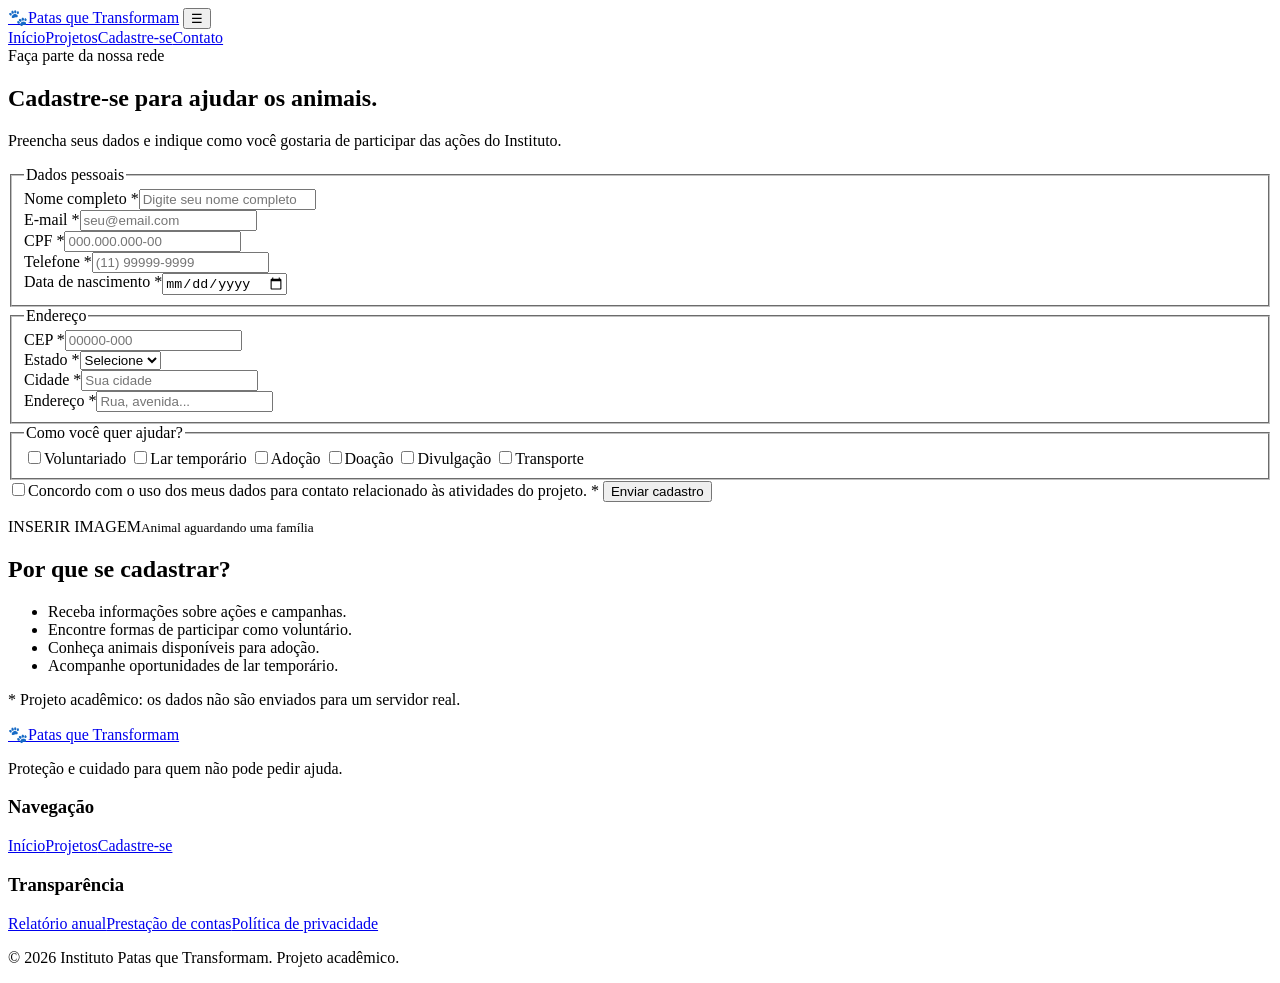
==== cadastro.html @ ef6c6ee6 "Colocando projeto noo GitHub Criando o Repositorio do Projeto com a primeira versão dele," ====
<!DOCTYPE html>
<html lang="pt-BR">
<head>
  <meta charset="UTF-8">
  <meta name="viewport" content="width=device-width, initial-scale=1.0">
  <meta name="description" content="Cadastro de voluntários e interessados do Instituto Patas que Transformam.">
  <title>Cadastre-se | Instituto Patas que Transformam</title>
  <link rel="stylesheet" href="css/style.css">
</head>
<body>
<header class="site-header">
  <div class="container nav-wrapper">
    <a class="logo" href="index.html"><span class="logo-icon">🐾</span><span>Patas que Transformam</span></a>
    <button class="menu-toggle" aria-label="Abrir menu" aria-expanded="false">☰</button>
    <nav class="main-nav" aria-label="Navegação principal"><a href="index.html">Início</a><a href="projetos.html">Projetos</a><a class="active" href="cadastro.html">Cadastre-se</a><a href="index.html#contato">Contato</a></nav>
  </div>
</header>

<main>
<section class="page-hero">
  <div class="container">
    <span class="eyebrow">Faça parte da nossa rede</span>
    <h1>Cadastre-se para ajudar os animais.</h1>
    <p>Preencha seus dados e indique como você gostaria de participar das ações do Instituto.</p>
  </div>
</section>

<section class="section">
  <div class="container form-layout">
    <form class="registration-form" id="registrationForm" novalidate>
      <fieldset>
        <legend>Dados pessoais</legend>
        <div class="form-grid">
          <div class="field full"><label for="fullName">Nome completo *</label><input id="fullName" name="fullName" type="text" autocomplete="name" minlength="3" required placeholder="Digite seu nome completo"></div>
          <div class="field"><label for="email">E-mail *</label><input id="email" name="email" type="email" autocomplete="email" required placeholder="seu@email.com"></div>
          <div class="field"><label for="cpf">CPF *</label><input id="cpf" name="cpf" type="text" inputmode="numeric" maxlength="14" required placeholder="000.000.000-00"></div>
          <div class="field"><label for="phone">Telefone *</label><input id="phone" name="phone" type="tel" inputmode="tel" maxlength="15" required placeholder="(11) 99999-9999"></div>
          <div class="field"><label for="birthDate">Data de nascimento *</label><input id="birthDate" name="birthDate" type="date" required></div>
        </div>
      </fieldset>

      <fieldset>
        <legend>Endereço</legend>
        <div class="form-grid">
          <div class="field"><label for="cep">CEP *</label><input id="cep" name="cep" type="text" inputmode="numeric" maxlength="9" required placeholder="00000-000"></div>
          <div class="field"><label for="state">Estado *</label><select id="state" name="state" required><option value="">Selecione</option><option>SP</option><option>RJ</option><option>MG</option><option>PR</option><option>SC</option><option>RS</option><option>BA</option><option>PE</option><option>Outro</option></select></div>
          <div class="field"><label for="city">Cidade *</label><input id="city" name="city" type="text" required placeholder="Sua cidade"></div>
          <div class="field"><label for="address">Endereço *</label><input id="address" name="address" type="text" autocomplete="street-address" required placeholder="Rua, avenida..."></div>
        </div>
      </fieldset>

      <fieldset>
        <legend>Como você quer ajudar?</legend>
        <div class="checkbox-grid">
          <label class="choice"><input type="checkbox" name="interest" value="voluntariado"><span>Voluntariado</span></label>
          <label class="choice"><input type="checkbox" name="interest" value="lar-temporario"><span>Lar temporário</span></label>
          <label class="choice"><input type="checkbox" name="interest" value="adocao"><span>Adoção</span></label>
          <label class="choice"><input type="checkbox" name="interest" value="doacao"><span>Doação</span></label>
          <label class="choice"><input type="checkbox" name="interest" value="divulgacao"><span>Divulgação</span></label>
          <label class="choice"><input type="checkbox" name="interest" value="transporte"><span>Transporte</span></label>
        </div>
      </fieldset>

      <label class="privacy-check"><input type="checkbox" id="privacy" required><span>Concordo com o uso dos meus dados para contato relacionado às atividades do projeto. *</span></label>
      <button class="btn btn-primary btn-large" type="submit">Enviar cadastro</button>
      <p class="form-feedback" id="registrationFeedback" aria-live="polite"></p>
      <div class="success-message" id="registrationSuccess" hidden>
        <strong>Cadastro enviado com sucesso!</strong>
        <p>Obrigado por querer fazer parte dessa rede de proteção animal. Esta demonstração não envia dados para um servidor.</p>
      </div>
    </form>

    <aside class="form-aside">
      <div class="image-placeholder aside-image"><span>INSERIR IMAGEM</span><small>Animal aguardando uma família</small></div>
      <h2>Por que se cadastrar?</h2>
      <ul class="check-list">
        <li>Receba informações sobre ações e campanhas.</li>
        <li>Encontre formas de participar como voluntário.</li>
        <li>Conheça animais disponíveis para adoção.</li>
        <li>Acompanhe oportunidades de lar temporário.</li>
      </ul>
      <p class="small-note">* Projeto acadêmico: os dados não são enviados para um servidor real.</p>
    </aside>
  </div>
</section>
</main>

<footer class="site-footer">
  <div class="container footer-grid">
    <div><a class="logo footer-logo" href="index.html"><span class="logo-icon">🐾</span><span>Patas que Transformam</span></a><p>Proteção e cuidado para quem não pode pedir ajuda.</p></div>
    <div><h3>Navegação</h3><a href="index.html">Início</a><a href="projetos.html">Projetos</a><a href="cadastro.html">Cadastre-se</a></div>
    <div><h3>Transparência</h3><a href="#">Relatório anual</a><a href="#">Prestação de contas</a><a href="#">Política de privacidade</a></div>
  </div>
  <div class="container footer-bottom"><p>© 2026 Instituto Patas que Transformam. Projeto acadêmico.</p></div>
</footer>
<script src="js/script.js"></script>
</body>
</html>
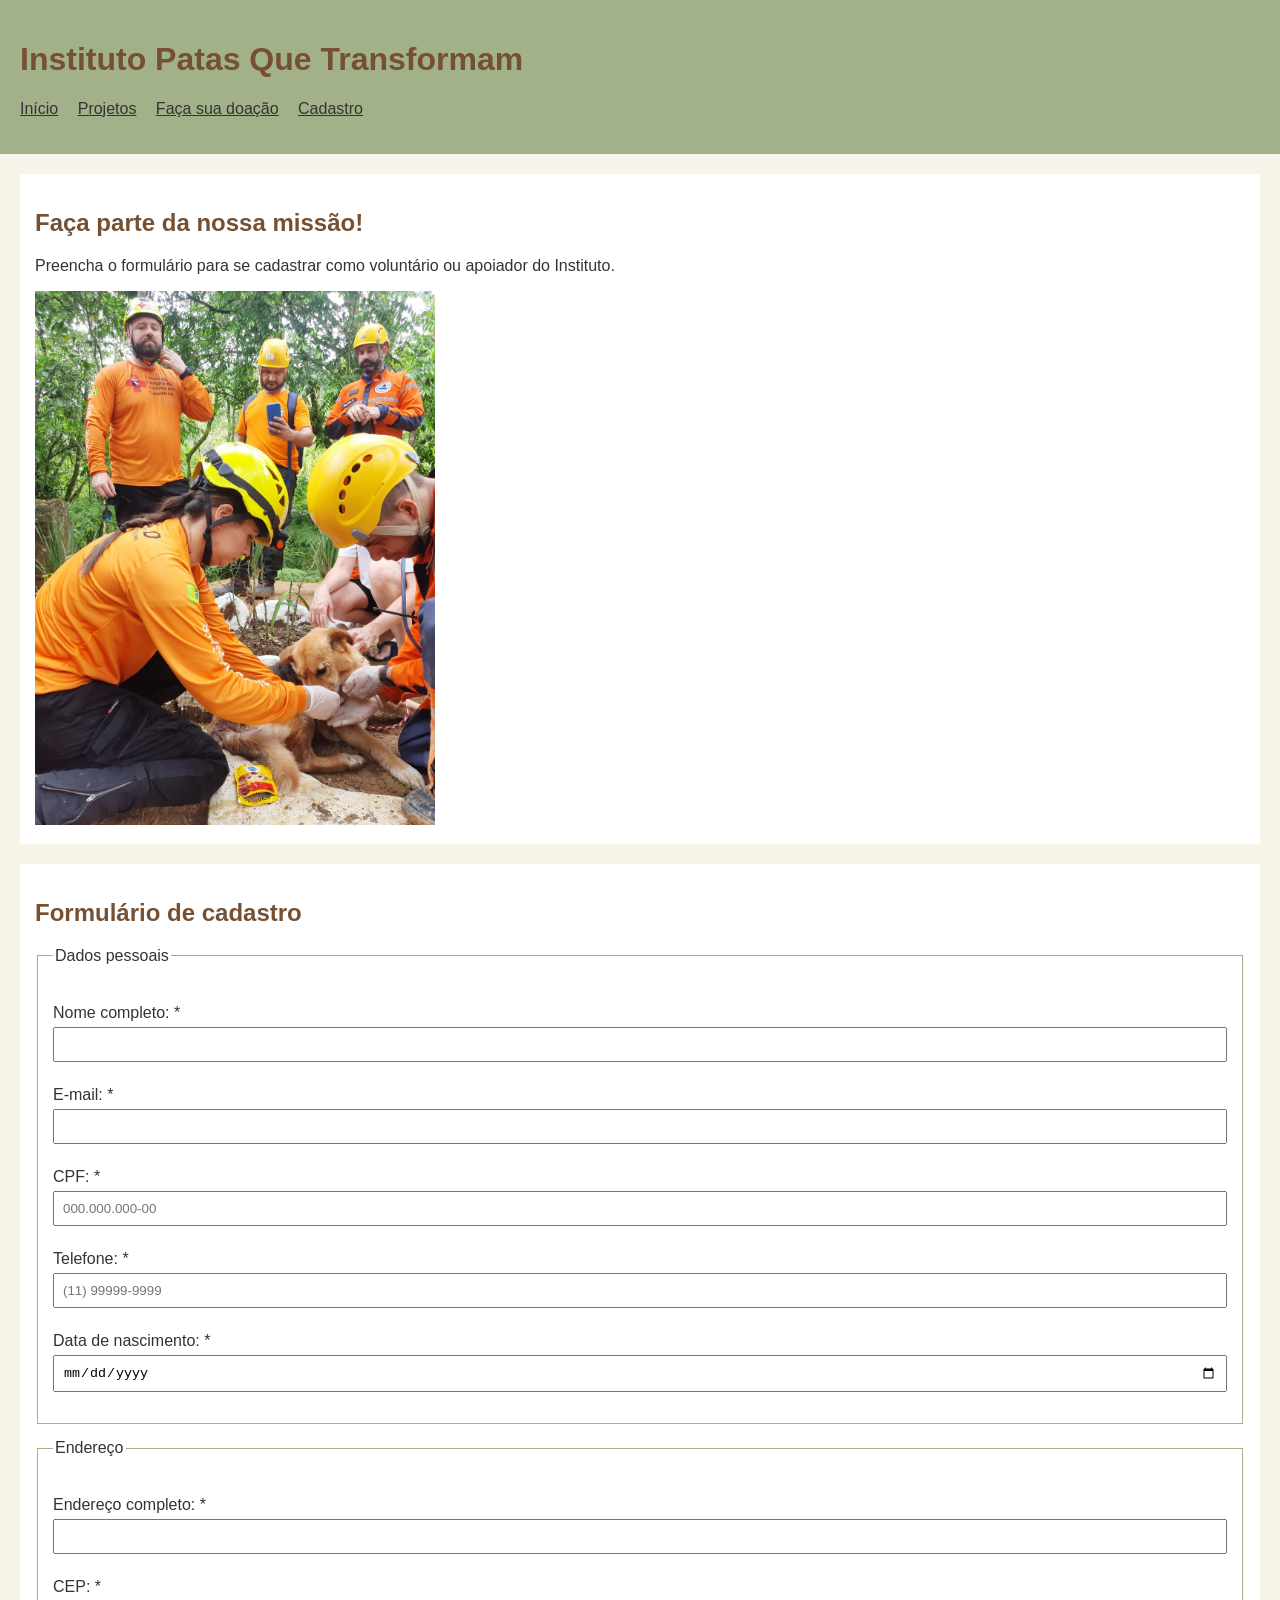
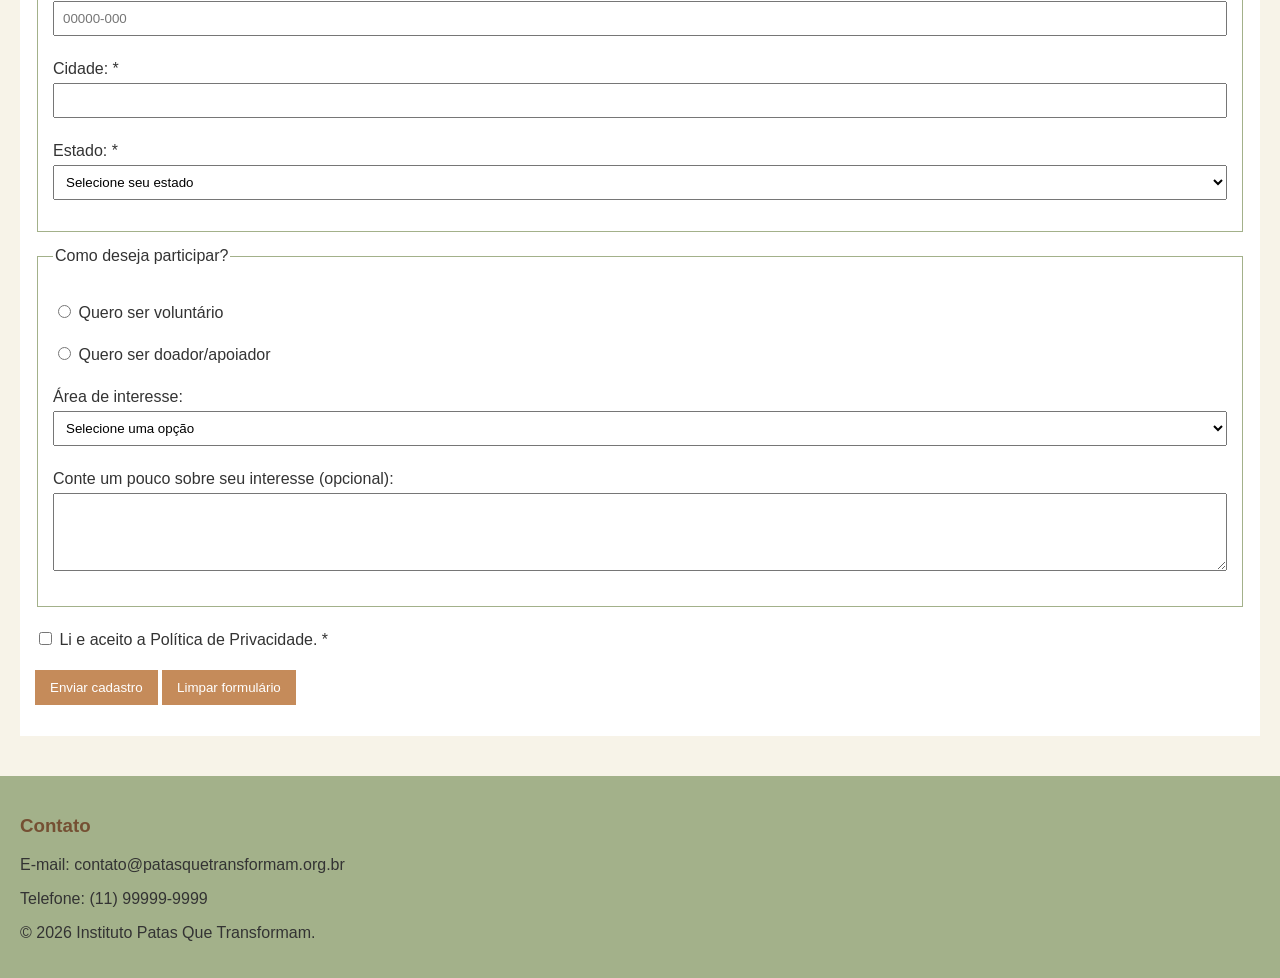
==== commit e735a97f: "Add donation page, assets and refactor styles Add new donar page (doar.html) with donation flow and " ====
--- a/cadastro.html
+++ b/cadastro.html
@@ -1,98 +1,173 @@
 <!DOCTYPE html>
 <html lang="pt-BR">
 <head>
-  <meta charset="UTF-8">
-  <meta name="viewport" content="width=device-width, initial-scale=1.0">
-  <meta name="description" content="Cadastro de voluntários e interessados do Instituto Patas que Transformam.">
-  <title>Cadastre-se | Instituto Patas que Transformam</title>
-  <link rel="stylesheet" href="css/style.css">
+    <meta charset="UTF-8">
+    <meta name="viewport" content="width=device-width, initial-scale=1.0">
+    <title>Cadastro - Instituto Patas Que Transformam</title>
+    <link rel="stylesheet" href="css/style.css">
 </head>
 <body>
-<header class="site-header">
-  <div class="container nav-wrapper">
-    <a class="logo" href="index.html"><span class="logo-icon">🐾</span><span>Patas que Transformam</span></a>
-    <button class="menu-toggle" aria-label="Abrir menu" aria-expanded="false">☰</button>
-    <nav class="main-nav" aria-label="Navegação principal"><a href="index.html">Início</a><a href="projetos.html">Projetos</a><a class="active" href="cadastro.html">Cadastre-se</a><a href="index.html#contato">Contato</a></nav>
-  </div>
-</header>
+    <header>
+        <h1>Instituto Patas Que Transformam</h1>
+        <nav>
+            <ul>
+                <li><a href="index.html">Início</a></li>
+                <li><a href="projetos.html">Projetos</a></li>
+                <li><a href="doar.html">Faça sua doação</a></li>
+                <li><a href="cadastro.html">Cadastro</a></li>
+            </ul>
+        </nav>
+    </header>
 
-<main>
-<section class="page-hero">
-  <div class="container">
-    <span class="eyebrow">Faça parte da nossa rede</span>
-    <h1>Cadastre-se para ajudar os animais.</h1>
-    <p>Preencha seus dados e indique como você gostaria de participar das ações do Instituto.</p>
-  </div>
-</section>
+    <main>
+        <section>
+            <h2>Faça parte da nossa missão!</h2>
+            <p>Preencha o formulário para se cadastrar como voluntário ou apoiador do Instituto.</p>
+            <img src="img/voluntarios ajudando.jpg" alt="Voluntários ajudando animais resgatados" width="400">
+        </section>
 
-<section class="section">
-  <div class="container form-layout">
-    <form class="registration-form" id="registrationForm" novalidate>
-      <fieldset>
-        <legend>Dados pessoais</legend>
-        <div class="form-grid">
-          <div class="field full"><label for="fullName">Nome completo *</label><input id="fullName" name="fullName" type="text" autocomplete="name" minlength="3" required placeholder="Digite seu nome completo"></div>
-          <div class="field"><label for="email">E-mail *</label><input id="email" name="email" type="email" autocomplete="email" required placeholder="seu@email.com"></div>
-          <div class="field"><label for="cpf">CPF *</label><input id="cpf" name="cpf" type="text" inputmode="numeric" maxlength="14" required placeholder="000.000.000-00"></div>
-          <div class="field"><label for="phone">Telefone *</label><input id="phone" name="phone" type="tel" inputmode="tel" maxlength="15" required placeholder="(11) 99999-9999"></div>
-          <div class="field"><label for="birthDate">Data de nascimento *</label><input id="birthDate" name="birthDate" type="date" required></div>
-        </div>
-      </fieldset>
+        <section>
+            <h2>Formulário de cadastro</h2>
+            <form id="form-cadastro">
+                <fieldset>
+                    <legend>Dados pessoais</legend>
 
-      <fieldset>
-        <legend>Endereço</legend>
-        <div class="form-grid">
-          <div class="field"><label for="cep">CEP *</label><input id="cep" name="cep" type="text" inputmode="numeric" maxlength="9" required placeholder="00000-000"></div>
-          <div class="field"><label for="state">Estado *</label><select id="state" name="state" required><option value="">Selecione</option><option>SP</option><option>RJ</option><option>MG</option><option>PR</option><option>SC</option><option>RS</option><option>BA</option><option>PE</option><option>Outro</option></select></div>
-          <div class="field"><label for="city">Cidade *</label><input id="city" name="city" type="text" required placeholder="Sua cidade"></div>
-          <div class="field"><label for="address">Endereço *</label><input id="address" name="address" type="text" autocomplete="street-address" required placeholder="Rua, avenida..."></div>
-        </div>
-      </fieldset>
+                    <p>
+                        <label for="nome">Nome completo: *</label><br>
+                        <input type="text" id="nome" name="nome" required minlength="3">
+                    </p>
+                    <p>
+                        <label for="email">E-mail: *</label><br>
+                        <input type="email" id="email" name="email" required>
+                    </p>
+                    <p>
+                        <label for="cpf">CPF: *</label><br>
+                        <input type="text" id="cpf" name="cpf" placeholder="000.000.000-00" required maxlength="14">
+                    </p>
+                    <p>
+                        <label for="telefone">Telefone: *</label><br>
+                        <input type="tel" id="telefone" name="telefone" placeholder="(11) 99999-9999" required maxlength="15">
+                    </p>
+                    <p>
+                        <label for="nascimento">Data de nascimento: *</label><br>
+                        <input type="date" id="nascimento" name="nascimento" required>
+                    </p>
+                </fieldset>
 
-      <fieldset>
-        <legend>Como você quer ajudar?</legend>
-        <div class="checkbox-grid">
-          <label class="choice"><input type="checkbox" name="interest" value="voluntariado"><span>Voluntariado</span></label>
-          <label class="choice"><input type="checkbox" name="interest" value="lar-temporario"><span>Lar temporário</span></label>
-          <label class="choice"><input type="checkbox" name="interest" value="adocao"><span>Adoção</span></label>
-          <label class="choice"><input type="checkbox" name="interest" value="doacao"><span>Doação</span></label>
-          <label class="choice"><input type="checkbox" name="interest" value="divulgacao"><span>Divulgação</span></label>
-          <label class="choice"><input type="checkbox" name="interest" value="transporte"><span>Transporte</span></label>
-        </div>
-      </fieldset>
+                <fieldset>
+                    <legend>Endereço</legend>
+                    <p>
+                        <label for="endereco">Endereço completo: *</label><br>
+                        <input type="text" id="endereco" name="endereco" required>
+                    </p>
+                    <p>
+                        <label for="cep">CEP: *</label><br>
+                        <input type="text" id="cep" name="cep" placeholder="00000-000" required maxlength="9">
+                    </p>
+                    <p>
+                        <label for="cidade">Cidade: *</label><br>
+                        <input type="text" id="cidade" name="cidade" required>
+                    </p>
+                    <p>
+                        <label for="estado">Estado: *</label><br>
+                        <select id="estado" name="estado" required>
+                            <option value="">Selecione seu estado</option>
+                            <option>AC</option><option>AL</option><option>AP</option><option>AM</option>
+                            <option>BA</option><option>CE</option><option>DF</option><option>ES</option>
+                            <option>GO</option><option>MA</option><option>MT</option><option>MS</option>
+                            <option>MG</option><option>PA</option><option>PB</option><option>PR</option>
+                            <option>PE</option><option>PI</option><option>RJ</option><option>RN</option>
+                            <option>RS</option><option>RO</option><option>RR</option><option>SC</option>
+                            <option>SP</option><option>SE</option><option>TO</option>
+                        </select>
+                    </p>
+                </fieldset>
 
-      <label class="privacy-check"><input type="checkbox" id="privacy" required><span>Concordo com o uso dos meus dados para contato relacionado às atividades do projeto. *</span></label>
-      <button class="btn btn-primary btn-large" type="submit">Enviar cadastro</button>
-      <p class="form-feedback" id="registrationFeedback" aria-live="polite"></p>
-      <div class="success-message" id="registrationSuccess" hidden>
-        <strong>Cadastro enviado com sucesso!</strong>
-        <p>Obrigado por querer fazer parte dessa rede de proteção animal. Esta demonstração não envia dados para um servidor.</p>
-      </div>
-    </form>
+                <fieldset>
+                    <legend>Como deseja participar?</legend>
+                    <p>
+                        <input type="radio" id="voluntario" name="perfil" value="Voluntário" required>
+                        <label for="voluntario">Quero ser voluntário</label>
+                    </p>
+                    <p>
+                        <input type="radio" id="apoiador" name="perfil" value="Doador/Apoiador">
+                        <label for="apoiador">Quero ser doador/apoiador</label>
+                    </p>
+                    <p>
+                        <label for="interesse">Área de interesse:</label><br>
+                        <select id="interesse" name="interesse">
+                            <option value="">Selecione uma opção</option>
+                            <option>Cuidados com animais</option>
+                            <option>Adoção responsável</option>
+                            <option>Eventos e campanhas</option>
+                            <option>Saúde animal</option>
+                            <option>Doações</option>
+                        </select>
+                    </p>
+                    <p>
+                        <label for="mensagem">Conte um pouco sobre seu interesse (opcional):</label><br>
+                        <textarea id="mensagem" name="mensagem" rows="4"></textarea>
+                    </p>
+                </fieldset>
 
-    <aside class="form-aside">
-      <div class="image-placeholder aside-image"><span>INSERIR IMAGEM</span><small>Animal aguardando uma família</small></div>
-      <h2>Por que se cadastrar?</h2>
-      <ul class="check-list">
-        <li>Receba informações sobre ações e campanhas.</li>
-        <li>Encontre formas de participar como voluntário.</li>
-        <li>Conheça animais disponíveis para adoção.</li>
-        <li>Acompanhe oportunidades de lar temporário.</li>
-      </ul>
-      <p class="small-note">* Projeto acadêmico: os dados não são enviados para um servidor real.</p>
-    </aside>
-  </div>
-</section>
-</main>
+                <p>
+                    <input type="checkbox" id="privacidade" name="privacidade" required>
+                    <label for="privacidade">Li e aceito a Política de Privacidade. *</label>
+                </p>
 
-<footer class="site-footer">
-  <div class="container footer-grid">
-    <div><a class="logo footer-logo" href="index.html"><span class="logo-icon">🐾</span><span>Patas que Transformam</span></a><p>Proteção e cuidado para quem não pode pedir ajuda.</p></div>
-    <div><h3>Navegação</h3><a href="index.html">Início</a><a href="projetos.html">Projetos</a><a href="cadastro.html">Cadastre-se</a></div>
-    <div><h3>Transparência</h3><a href="#">Relatório anual</a><a href="#">Prestação de contas</a><a href="#">Política de privacidade</a></div>
-  </div>
-  <div class="container footer-bottom"><p>© 2026 Instituto Patas que Transformam. Projeto acadêmico.</p></div>
-</footer>
-<script src="js/script.js"></script>
+                <p>
+                    <input type="submit" value="Enviar cadastro">
+                    <input type="reset" value="Limpar formulário">
+                </p>
+                <p id="mensagem-cadastro"></p>
+            </form>
+        </section>
+    </main>
+
+    <footer>
+        <h3>Contato</h3>
+        <p>E-mail: contato@patasquetransformam.org.br</p>
+        <p>Telefone: (11) 99999-9999</p>
+        <p>&copy; 2026 Instituto Patas Que Transformam.</p>
+    </footer>
+
+    <script>
+        var cpf = document.getElementById("cpf");
+        var telefone = document.getElementById("telefone");
+        var cep = document.getElementById("cep");
+
+        cpf.addEventListener("input", function() {
+            var valor = cpf.value.replace(/\D/g, "").slice(0, 11);
+            valor = valor.replace(/(\d{3})(\d)/, "$1.$2");
+            valor = valor.replace(/(\d{3})(\d)/, "$1.$2");
+            valor = valor.replace(/(\d{3})(\d{1,2})$/, "$1-$2");
+            cpf.value = valor;
+        });
+
+        telefone.addEventListener("input", function() {
+            var valor = telefone.value.replace(/\D/g, "").slice(0, 11);
+            if (valor.length > 10) {
+                valor = valor.replace(/(\d{2})(\d{5})(\d{4})/, "($1) $2-$3");
+            } else if (valor.length > 6) {
+                valor = valor.replace(/(\d{2})(\d{4})(\d{1,4})/, "($1) $2-$3");
+            } else if (valor.length > 2) {
+                valor = valor.replace(/(\d{2})(\d+)/, "($1) $2");
+            }
+            telefone.value = valor;
+        });
+
+        cep.addEventListener("input", function() {
+            var valor = cep.value.replace(/\D/g, "").slice(0, 8);
+            if (valor.length > 5) {
+                valor = valor.replace(/(\d{5})(\d+)/, "$1-$2");
+            }
+            cep.value = valor;
+        });
+
+        document.getElementById("form-cadastro").addEventListener("submit", function(event) {
+            event.preventDefault();
+            document.getElementById("mensagem-cadastro").textContent = "Cadastro preenchido com sucesso! (Demonstração acadêmica)";
+        });
+    </script>
 </body>
 </html>
--- a/css/style.css
+++ b/css/style.css
@@ -0,0 +1,90 @@
+body {
+    font-family: Arial, sans-serif;
+    background-color: #F7F3E8;
+    color: #333;
+    margin: 0;
+}
+
+header {
+    background-color: #A3B18A;
+    color: #333;
+    padding: 20px;
+}
+
+nav ul {
+    padding: 0;
+}
+
+nav li {
+    display: inline;
+    margin-right: 15px;
+}
+
+a {
+    color: #755033;
+}
+
+header a {
+    color: #333;
+}
+
+main {
+    padding: 20px;
+}
+
+section, article {
+    background-color: white;
+    padding: 15px;
+    margin-bottom: 20px;
+}
+
+h1, h2, h3 {
+    color: #755033;
+}
+
+img {
+    max-width: 100%;
+    height: auto;
+}
+
+input, select, textarea {
+    padding: 8px;
+    margin-top: 5px;
+    max-width: 100%;
+    box-sizing: border-box;
+}
+
+label {
+    display: inline-block;
+    margin-top: 8px;
+}
+
+input[type="text"], input[type="email"], input[type="tel"], input[type="date"], select, textarea {
+    width: 100%;
+}
+
+button, input[type="submit"], input[type="reset"] {
+    background-color: #C58B5A;
+    color: white;
+    padding: 10px 15px;
+    border: none;
+    cursor: pointer;
+}
+
+fieldset {
+    border: 1px solid #A3B18A;
+    margin-bottom: 15px;
+    padding: 15px;
+}
+
+footer {
+    background-color: #A3B18A;
+    padding: 20px;
+}
+
+@media (max-width: 600px) {
+    nav li {
+        display: block;
+        margin: 10px 0;
+    }
+}
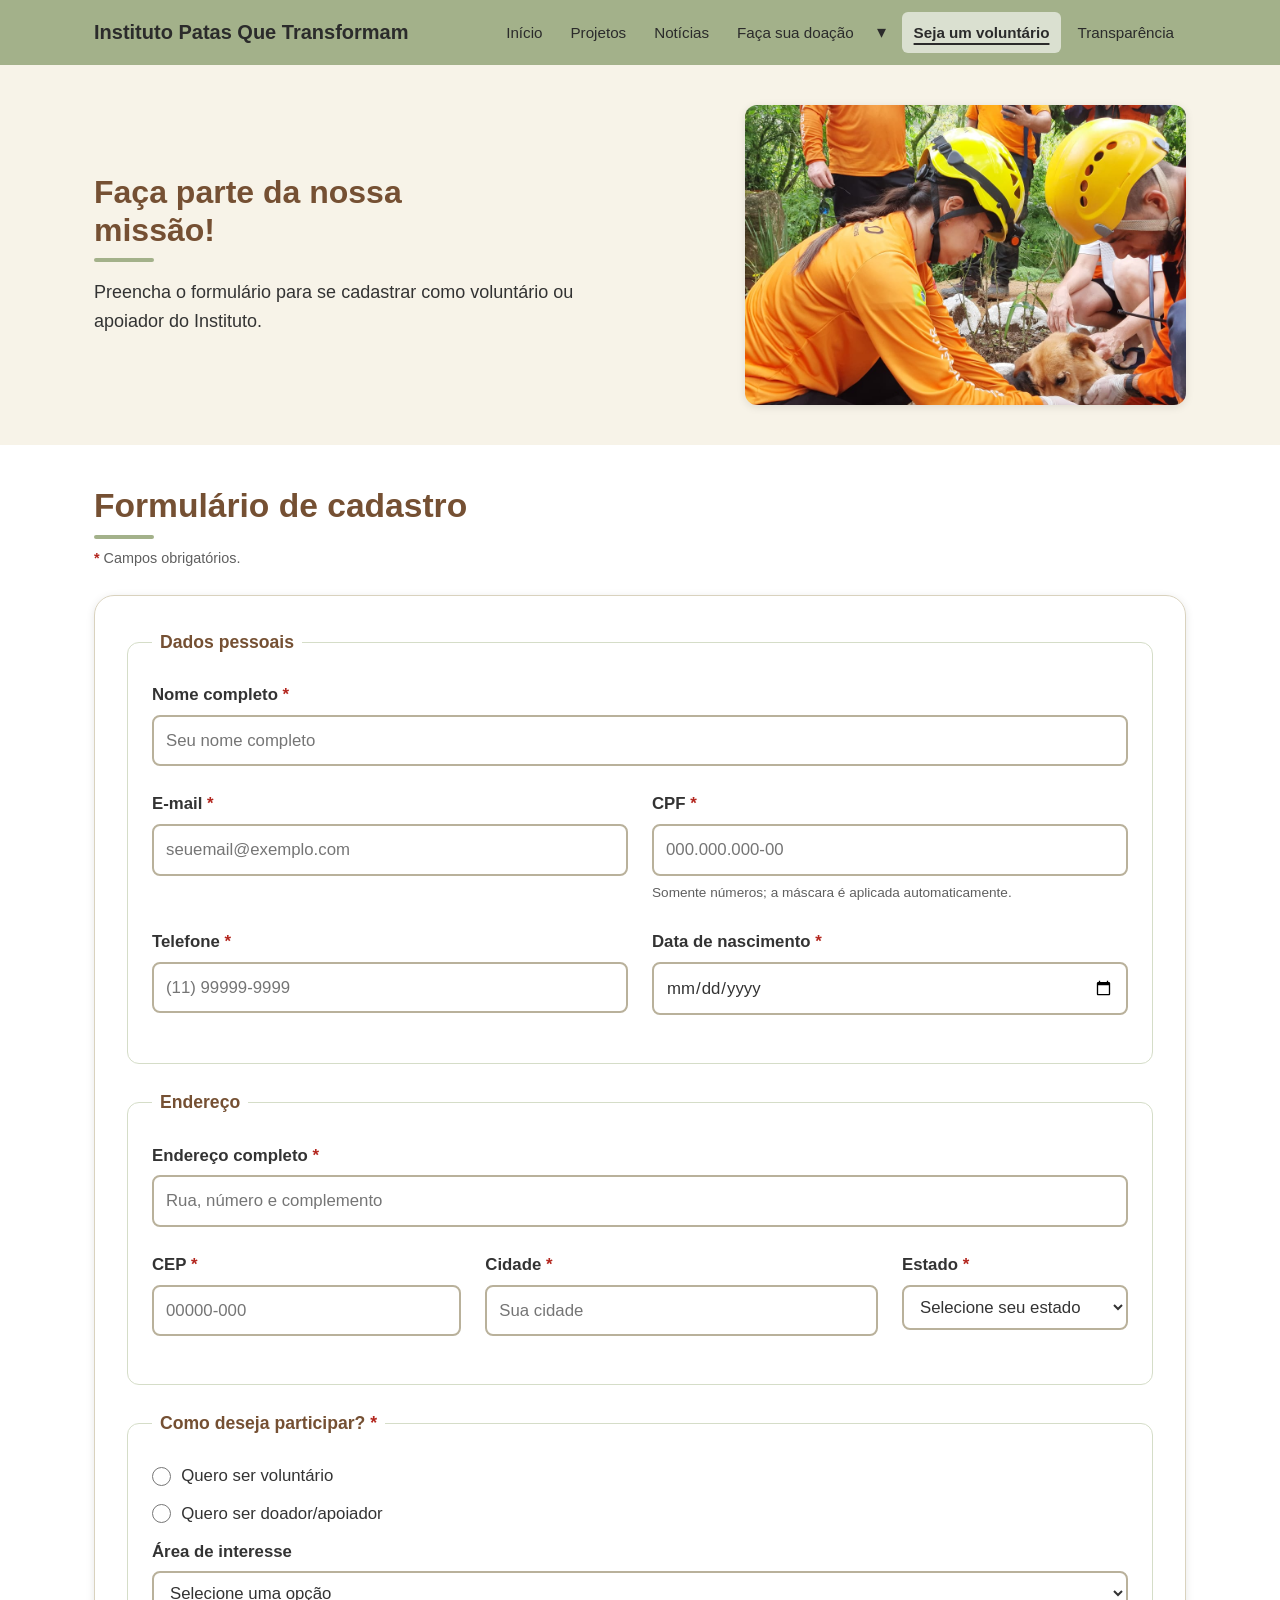
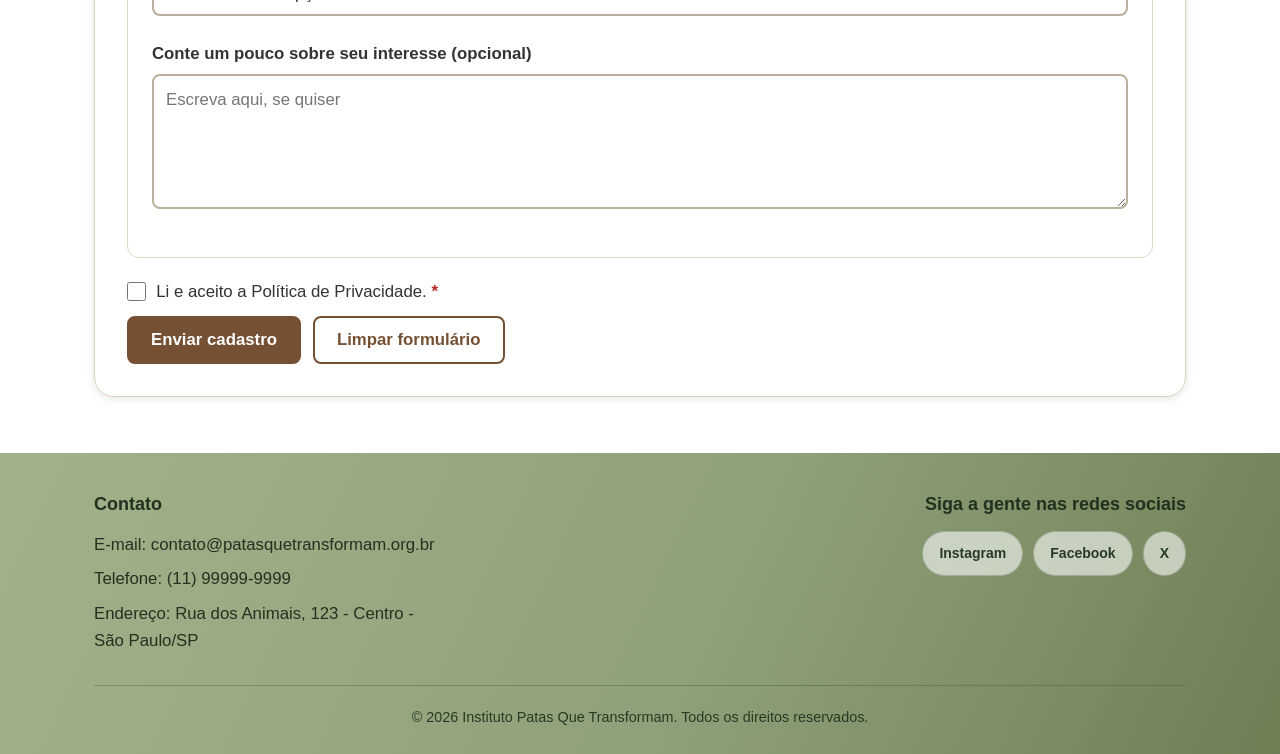
==== commit 0f505444: "Pt2" ====
--- a/cadastro.html
+++ b/cadastro.html
@@ -1,134 +1,220 @@
 <!DOCTYPE html>
 <html lang="pt-BR">
+
 <head>
     <meta charset="UTF-8">
     <meta name="viewport" content="width=device-width, initial-scale=1.0">
+    <meta name="description" content="Cadastre-se como voluntário ou apoiador do Instituto Patas Que Transformam.">
     <title>Cadastro - Instituto Patas Que Transformam</title>
     <link rel="stylesheet" href="css/style.css">
+    <script src="js/script.js" defer></script>
 </head>
+
 <body>
-    <header>
-        <h1>Instituto Patas Que Transformam</h1>
-        <nav>
-            <ul>
-                <li><a href="index.html">Início</a></li>
-                <li><a href="projetos.html">Projetos</a></li>
-                <li><a href="doar.html">Faça sua doação</a></li>
-                <li><a href="cadastro.html">Cadastro</a></li>
-            </ul>
-        </nav>
+
+    <a class="skip-link" href="#conteudo">Ir para o conteúdo</a>
+
+    <header class="site-header">
+        <div class="container site-header__inner">
+            <h1 class="site-title">Instituto Patas Que Transformam</h1>
+
+            <button class="menu-toggle" type="button" aria-label="Abrir menu" aria-expanded="false" aria-controls="menu-principal">
+                <span class="menu-toggle__bar"></span>
+                <span class="menu-toggle__bar"></span>
+                <span class="menu-toggle__bar"></span>
+            </button>
+
+            <nav class="main-nav" aria-label="Menu principal">
+                <ul class="menu" id="menu-principal">
+                    <li class="menu__item"><a class="menu__link" href="index.html">Início</a></li>
+                    <li class="menu__item"><a class="menu__link" href="projetos.html">Projetos</a></li>
+                    <li class="menu__item"><a class="menu__link" href="index.html#noticias">Notícias</a></li>
+
+                    <li class="menu__item menu__item--dropdown">
+                        <a class="menu__link" href="index.html#doacao">Faça sua doação</a>
+                        <button class="submenu-toggle" type="button" aria-expanded="false" aria-controls="submenu-doacao" aria-label="Abrir submenu de doação">
+                            <span aria-hidden="true">▾</span>
+                        </button>
+                        <ul class="submenu" id="submenu-doacao">
+                            <li><a class="submenu__link" href="index.html#doacao">Campanha atual</a></li>
+                            <li><a class="submenu__link" href="projetos.html#projetos">Todas as campanhas</a></li>
+                            <li><a class="submenu__link" href="doar.html">Doar agora</a></li>
+                        </ul>
+                    </li>
+
+                    <li class="menu__item"><a class="menu__link" href="cadastro.html" aria-current="page">Seja um voluntário</a></li>
+                    <li class="menu__item"><a class="menu__link" href="index.html#transparencia">Transparência</a></li>
+                </ul>
+            </nav>
+        </div>
     </header>
 
-    <main>
-        <section>
-            <h2>Faça parte da nossa missão!</h2>
-            <p>Preencha o formulário para se cadastrar como voluntário ou apoiador do Instituto.</p>
-            <img src="img/voluntarios ajudando.jpg" alt="Voluntários ajudando animais resgatados" width="400">
+    <main id="conteudo" class="site-main">
+
+        <section id="missao" class="section section--cadastro-intro">
+            <div class="container">
+                <div class="grid">
+                    <div class="col-12 col-lg-7">
+                        <h2>Faça parte da nossa missão!</h2>
+                        <p>Preencha o formulário para se cadastrar como voluntário ou apoiador do Instituto.</p>
+                    </div>
+
+                    <figure class="col-12 col-lg-5 media">
+                        <img src="img/voluntarios ajudando.jpg" alt="Voluntários ajudando animais resgatados" loading="lazy">
+                    </figure>
+                </div>
+            </div>
         </section>
 
-        <section>
-            <h2>Formulário de cadastro</h2>
-            <form id="form-cadastro">
-                <fieldset>
-                    <legend>Dados pessoais</legend>
-
-                    <p>
-                        <label for="nome">Nome completo: *</label><br>
-                        <input type="text" id="nome" name="nome" required minlength="3">
-                    </p>
-                    <p>
-                        <label for="email">E-mail: *</label><br>
-                        <input type="email" id="email" name="email" required>
-                    </p>
-                    <p>
-                        <label for="cpf">CPF: *</label><br>
-                        <input type="text" id="cpf" name="cpf" placeholder="000.000.000-00" required maxlength="14">
-                    </p>
-                    <p>
-                        <label for="telefone">Telefone: *</label><br>
-                        <input type="tel" id="telefone" name="telefone" placeholder="(11) 99999-9999" required maxlength="15">
-                    </p>
-                    <p>
-                        <label for="nascimento">Data de nascimento: *</label><br>
-                        <input type="date" id="nascimento" name="nascimento" required>
-                    </p>
-                </fieldset>
-
-                <fieldset>
-                    <legend>Endereço</legend>
-                    <p>
-                        <label for="endereco">Endereço completo: *</label><br>
-                        <input type="text" id="endereco" name="endereco" required>
-                    </p>
-                    <p>
-                        <label for="cep">CEP: *</label><br>
-                        <input type="text" id="cep" name="cep" placeholder="00000-000" required maxlength="9">
-                    </p>
-                    <p>
-                        <label for="cidade">Cidade: *</label><br>
-                        <input type="text" id="cidade" name="cidade" required>
-                    </p>
-                    <p>
-                        <label for="estado">Estado: *</label><br>
-                        <select id="estado" name="estado" required>
-                            <option value="">Selecione seu estado</option>
-                            <option>AC</option><option>AL</option><option>AP</option><option>AM</option>
-                            <option>BA</option><option>CE</option><option>DF</option><option>ES</option>
-                            <option>GO</option><option>MA</option><option>MT</option><option>MS</option>
-                            <option>MG</option><option>PA</option><option>PB</option><option>PR</option>
-                            <option>PE</option><option>PI</option><option>RJ</option><option>RN</option>
-                            <option>RS</option><option>RO</option><option>RR</option><option>SC</option>
-                            <option>SP</option><option>SE</option><option>TO</option>
-                        </select>
-                    </p>
-                </fieldset>
-
-                <fieldset>
-                    <legend>Como deseja participar?</legend>
-                    <p>
-                        <input type="radio" id="voluntario" name="perfil" value="Voluntário" required>
-                        <label for="voluntario">Quero ser voluntário</label>
-                    </p>
-                    <p>
-                        <input type="radio" id="apoiador" name="perfil" value="Doador/Apoiador">
-                        <label for="apoiador">Quero ser doador/apoiador</label>
-                    </p>
-                    <p>
-                        <label for="interesse">Área de interesse:</label><br>
-                        <select id="interesse" name="interesse">
-                            <option value="">Selecione uma opção</option>
-                            <option>Cuidados com animais</option>
-                            <option>Adoção responsável</option>
-                            <option>Eventos e campanhas</option>
-                            <option>Saúde animal</option>
-                            <option>Doações</option>
-                        </select>
-                    </p>
-                    <p>
-                        <label for="mensagem">Conte um pouco sobre seu interesse (opcional):</label><br>
-                        <textarea id="mensagem" name="mensagem" rows="4"></textarea>
-                    </p>
-                </fieldset>
-
-                <p>
-                    <input type="checkbox" id="privacidade" name="privacidade" required>
-                    <label for="privacidade">Li e aceito a Política de Privacidade. *</label>
-                </p>
-
-                <p>
-                    <input type="submit" value="Enviar cadastro">
-                    <input type="reset" value="Limpar formulário">
-                </p>
-                <p id="mensagem-cadastro"></p>
-            </form>
+        <section id="formulario" class="section section--formulario">
+            <div class="container">
+                <h2>Formulário de cadastro</h2>
+
+                <p class="form-note"><span class="required-mark" aria-hidden="true">*</span> Campos obrigatórios.</p>
+
+                <form id="form-cadastro" class="form">
+
+                    <fieldset class="form-group">
+                        <legend>Dados pessoais</legend>
+
+                        <div class="grid">
+                            <div class="form-field col-12">
+                                <label for="nome">Nome completo <span class="required-mark" aria-hidden="true">*</span></label>
+                                <input type="text" id="nome" name="nome" required minlength="3" autocomplete="name" placeholder="Seu nome completo">
+                            </div>
+
+                            <div class="form-field col-12 col-md-6">
+                                <label for="email">E-mail <span class="required-mark" aria-hidden="true">*</span></label>
+                                <input type="email" id="email" name="email" required autocomplete="email" placeholder="seuemail@exemplo.com">
+                            </div>
+
+                            <div class="form-field col-12 col-md-6">
+                                <label for="cpf">CPF <span class="required-mark" aria-hidden="true">*</span></label>
+                                <input type="text" id="cpf" name="cpf" placeholder="000.000.000-00" required maxlength="14" inputmode="numeric" pattern="\d{3}\.\d{3}\.\d{3}-\d{2}" title="Digite o CPF no formato 000.000.000-00" aria-describedby="cpf-dica">
+                                <small class="field-hint" id="cpf-dica">Somente números; a máscara é aplicada automaticamente.</small>
+                            </div>
+
+                            <div class="form-field col-12 col-md-6">
+                                <label for="telefone">Telefone <span class="required-mark" aria-hidden="true">*</span></label>
+                                <input type="tel" id="telefone" name="telefone" placeholder="(11) 99999-9999" required maxlength="15" autocomplete="tel" pattern="\(\d{2}\)\s\d{4,5}-\d{4}" title="Digite o telefone no formato (11) 99999-9999">
+                            </div>
+
+                            <div class="form-field col-12 col-md-6">
+                                <label for="nascimento">Data de nascimento <span class="required-mark" aria-hidden="true">*</span></label>
+                                <input type="date" id="nascimento" name="nascimento" required autocomplete="bday">
+                            </div>
+                        </div>
+                    </fieldset>
+
+                    <fieldset class="form-group">
+                        <legend>Endereço</legend>
+
+                        <div class="grid">
+                            <div class="form-field col-12">
+                                <label for="endereco">Endereço completo <span class="required-mark" aria-hidden="true">*</span></label>
+                                <input type="text" id="endereco" name="endereco" required autocomplete="street-address" placeholder="Rua, número e complemento">
+                            </div>
+
+                            <div class="form-field col-12 col-md-4">
+                                <label for="cep">CEP <span class="required-mark" aria-hidden="true">*</span></label>
+                                <input type="text" id="cep" name="cep" placeholder="00000-000" required maxlength="9" inputmode="numeric" autocomplete="postal-code" pattern="\d{5}-\d{3}" title="Digite o CEP no formato 00000-000">
+                            </div>
+
+                            <div class="form-field col-12 col-md-5">
+                                <label for="cidade">Cidade <span class="required-mark" aria-hidden="true">*</span></label>
+                                <input type="text" id="cidade" name="cidade" required autocomplete="address-level2" placeholder="Sua cidade">
+                            </div>
+
+                            <div class="form-field col-12 col-md-3">
+                                <label for="estado">Estado <span class="required-mark" aria-hidden="true">*</span></label>
+                                <select id="estado" name="estado" required autocomplete="address-level1">
+                                    <option value="">Selecione seu estado</option>
+                                    <option>AC</option><option>AL</option><option>AP</option><option>AM</option>
+                                    <option>BA</option><option>CE</option><option>DF</option><option>ES</option>
+                                    <option>GO</option><option>MA</option><option>MT</option><option>MS</option>
+                                    <option>MG</option><option>PA</option><option>PB</option><option>PR</option>
+                                    <option>PE</option><option>PI</option><option>RJ</option><option>RN</option>
+                                    <option>RS</option><option>RO</option><option>RR</option><option>SC</option>
+                                    <option>SP</option><option>SE</option><option>TO</option>
+                                </select>
+                            </div>
+                        </div>
+                    </fieldset>
+
+                    <fieldset class="form-group">
+                        <legend>Como deseja participar? <span class="required-mark" aria-hidden="true">*</span></legend>
+
+                        <div class="choice">
+                            <input type="radio" id="voluntario" name="perfil" value="Voluntário" required>
+                            <label for="voluntario">Quero ser voluntário</label>
+                        </div>
+
+                        <div class="choice">
+                            <input type="radio" id="apoiador" name="perfil" value="Doador/Apoiador">
+                            <label for="apoiador">Quero ser doador/apoiador</label>
+                        </div>
+
+                        <div class="grid">
+                            <div class="form-field col-12">
+                                <label for="interesse">Área de interesse</label>
+                                <select id="interesse" name="interesse">
+                                    <option value="">Selecione uma opção</option>
+                                    <option>Cuidados com animais</option>
+                                    <option>Adoção responsável</option>
+                                    <option>Eventos e campanhas</option>
+                                    <option>Saúde animal</option>
+                                    <option>Doações</option>
+                                </select>
+                            </div>
+
+                            <div class="form-field col-12">
+                                <label for="mensagem">Conte um pouco sobre seu interesse (opcional)</label>
+                                <textarea id="mensagem" name="mensagem" rows="4" placeholder="Escreva aqui, se quiser"></textarea>
+                            </div>
+                        </div>
+                    </fieldset>
+
+                    <div class="choice">
+                        <input type="checkbox" id="privacidade" name="privacidade" required>
+                        <label for="privacidade">Li e aceito a Política de Privacidade. <span class="required-mark" aria-hidden="true">*</span></label>
+                    </div>
+
+                    <div class="form-actions">
+                        <button type="submit" class="btn btn--primary">Enviar cadastro</button>
+                        <button type="reset" class="btn btn--outline">Limpar formulário</button>
+                    </div>
+
+                    <div id="mensagem-cadastro" class="alert alert--success" role="status" hidden></div>
+                </form>
+            </div>
         </section>
+
     </main>
 
-    <footer>
-        <h3>Contato</h3>
-        <p>E-mail: contato@patasquetransformam.org.br</p>
-        <p>Telefone: (11) 99999-9999</p>
-        <p>&copy; 2026 Instituto Patas Que Transformam.</p>
+    <footer class="site-footer">
+        <div class="container">
+            <div class="grid">
+                <div class="col-12 col-md-4">
+                    <h3>Contato</h3>
+                    <address class="footer__address">
+                        <p>E-mail: contato@patasquetransformam.org.br</p>
+                        <p>Telefone: (11) 99999-9999</p>
+                        <p>Endereço: Rua dos Animais, 123 - Centro - São Paulo/SP</p>
+                    </address>
+                </div>
+
+                <div class="col-12 col-md-4">
+                    <h3>Siga a gente nas redes sociais</h3>
+                    <ul class="social-list">
+                        <li><a href="https://www.instagram.com/" target="_blank" rel="noopener noreferrer">Instagram</a></li>
+                        <li><a href="https://www.facebook.com/" target="_blank" rel="noopener noreferrer">Facebook</a></li>
+                        <li><a href="https://x.com/" target="_blank" rel="noopener noreferrer">X</a></li>
+                    </ul>
+                </div>
+            </div>
+
+            <p class="footer__copy">&copy; 2026 Instituto Patas Que Transformam. Todos os direitos reservados.</p>
+        </div>
     </footer>
 
     <script>
@@ -166,8 +252,11 @@
 
         document.getElementById("form-cadastro").addEventListener("submit", function(event) {
             event.preventDefault();
-            document.getElementById("mensagem-cadastro").textContent = "Cadastro preenchido com sucesso! (Demonstração acadêmica)";
+            var mensagem = document.getElementById("mensagem-cadastro");
+            mensagem.textContent = "Cadastro preenchido com sucesso! (Demonstração acadêmica)";
+            mensagem.hidden = false;
         });
     </script>
 </body>
-</html>
+
+</html>
--- a/css/style.css
+++ b/css/style.css
@@ -1,90 +1,1428 @@
+
+
+:root {
+    --cor-fundo: #F7F3E8;
+    --cor-verde: #A3B18A;
+    --cor-verde-claro: #EEF1E6;
+    --cor-marrom: #755033;
+    --cor-marrom-escuro: #5A3D27;
+    --cor-texto: #333333;
+    --cor-texto-suave: #5F5F5F;
+    --cor-borda: #D9D2BE;
+    --cor-erro: #B3261E;
+    --cor-sucesso: #2E7D32;
+    --cor-foco: #1A56A0;
+    --cor-branco: #FFFFFF;
+    --cor-caramele: #C58B5A;
+    --cor-oliva: #6F7F54;
+    --cor-neutro-claro: #F1EEE5;
+    --cor-neutro-medio: #B8B2A3;
+    --cor-info: #245B78;
+
+    --fonte-xs: 0.75rem;
+    --fonte-sm: 0.875rem;
+    --fonte-base: 1rem;
+    --fonte-lg: 1.125rem;
+    --fonte-xl: 1.5rem;
+    --fonte-2xl: 2rem;
+    --fonte-3xl: clamp(2rem, 4vw, 3.25rem);
+
+    --espaco-1: 8px;
+    --espaco-2: 16px;
+    --espaco-3: 24px;
+    --espaco-4: 32px;
+    --espaco-5: 48px;
+    --espaco-6: 64px;
+
+    --largura-container: 1140px;
+    --espaco-coluna: 24px;
+    --raio: 12px;
+    --raio-grande: 20px;
+    --sombra: 0 2px 8px rgba(0, 0, 0, 0.10);
+    --sombra-elevada: 0 12px 30px rgba(31, 45, 25, 0.14);
+}
+
+*,
+*::before,
+*::after {
+    box-sizing: border-box;
+}
+
+html {
+    scroll-behavior: smooth;
+}
+
 body {
-    font-family: Arial, sans-serif;
-    background-color: #F7F3E8;
-    color: #333;
+    font-family: "Segoe UI", Roboto, Arial, Helvetica, sans-serif;
+    font-size: var(--fonte-base);
+    line-height: 1.65;
+    background-color: var(--cor-fundo);
+    color: var(--cor-texto);
     margin: 0;
 }
 
-header {
-    background-color: #A3B18A;
-    color: #333;
-    padding: 20px;
-}
-
-nav ul {
-    padding: 0;
-}
-
-nav li {
-    display: inline;
-    margin-right: 15px;
+h1, h2, h3 {
+    color: var(--cor-marrom);
+    line-height: 1.25;
+}
+
+h1 { font-size: var(--fonte-2xl); }
+h2 {
+    font-size: var(--fonte-xl);
+    margin: 0 0 var(--espaco-2);
+}
+h3 { font-size: var(--fonte-lg); }
+small, .field-hint, .footer__copy { font-size: var(--fonte-sm); }
+
+h2::after {
+    content: "";
+    display: block;
+    width: 60px;
+    height: 4px;
+    margin-top: 8px;
+    background-color: var(--cor-verde);
+    border-radius: 2px;
+}
+
+h3 {
+    font-size: 1.2rem;
+    margin: 1.5rem 0 0.75rem;
+}
+
+p {
+    margin: 0 0 1rem;
 }
 
 a {
-    color: #755033;
-}
-
-header a {
-    color: #333;
-}
-
-main {
-    padding: 20px;
-}
-
-section, article {
-    background-color: white;
-    padding: 15px;
-    margin-bottom: 20px;
-}
-
-h1, h2, h3 {
-    color: #755033;
-}
-
-img {
+    color: var(--cor-marrom);
+}
+
+a:hover {
+    color: var(--cor-marrom-escuro);
+}
+
+figure {
+    margin: 0;
+}
+
+img,
+video {
+    display: block;
     max-width: 100%;
     height: auto;
 }
 
+address {
+    font-style: normal;
+}
+
+em {
+    color: var(--cor-texto-suave);
+}
+
+:focus-visible {
+    outline: 3px solid var(--cor-foco);
+    outline-offset: 2px;
+}
+
+[hidden] {
+    display: none !important;
+}
+
+.skip-link {
+    position: absolute;
+    top: -100px;
+    left: 8px;
+    z-index: 2000;
+    padding: 10px 16px;
+    background-color: #222;
+    color: #fff;
+    border-radius: 0 0 8px 8px;
+}
+
+.skip-link:focus {
+    top: 0;
+    color: #fff;
+}
+
+.sr-only {
+    position: absolute;
+    width: 1px;
+    height: 1px;
+    padding: 0;
+    margin: -1px;
+    overflow: hidden;
+    clip: rect(0, 0, 0, 0);
+    white-space: nowrap;
+    border: 0;
+}
+
+body {
+    display: grid;
+    grid-template-rows: auto 1fr auto;
+    min-height: 100vh;
+}
+
+.site-main {
+    min-width: 0;
+}
+
+.container {
+    width: 100%;
+    max-width: var(--largura-container);
+    margin: 0 auto;
+    padding: 0 16px;
+}
+
+.grid {
+    display: grid;
+    grid-template-columns: repeat(12, minmax(0, 1fr));
+    gap: var(--espaco-coluna);
+    margin-bottom: 1.5rem;
+}
+
+.col-12 {
+    grid-column: span 12;
+}
+
+@media (min-width: 576px) {
+    .col-sm-1 { grid-column: span 1; }
+    .col-sm-2 { grid-column: span 2; }
+    .col-sm-3 { grid-column: span 3; }
+    .col-sm-4 { grid-column: span 4; }
+    .col-sm-5 { grid-column: span 5; }
+    .col-sm-6 { grid-column: span 6; }
+    .col-sm-7 { grid-column: span 7; }
+    .col-sm-8 { grid-column: span 8; }
+    .col-sm-9 { grid-column: span 9; }
+    .col-sm-10 { grid-column: span 10; }
+    .col-sm-11 { grid-column: span 11; }
+    .col-sm-12 { grid-column: span 12; }
+}
+
+@media (min-width: 768px) {
+    .col-md-1 { grid-column: span 1; }
+    .col-md-2 { grid-column: span 2; }
+    .col-md-3 { grid-column: span 3; }
+    .col-md-4 { grid-column: span 4; }
+    .col-md-5 { grid-column: span 5; }
+    .col-md-6 { grid-column: span 6; }
+    .col-md-7 { grid-column: span 7; }
+    .col-md-8 { grid-column: span 8; }
+    .col-md-9 { grid-column: span 9; }
+    .col-md-10 { grid-column: span 10; }
+    .col-md-11 { grid-column: span 11; }
+    .col-md-12 { grid-column: span 12; }
+}
+
+@media (min-width: 992px) {
+    .col-lg-1 { grid-column: span 1; }
+    .col-lg-2 { grid-column: span 2; }
+    .col-lg-3 { grid-column: span 3; }
+    .col-lg-4 { grid-column: span 4; }
+    .col-lg-5 { grid-column: span 5; }
+    .col-lg-6 { grid-column: span 6; }
+    .col-lg-7 { grid-column: span 7; }
+    .col-lg-8 { grid-column: span 8; }
+    .col-lg-9 { grid-column: span 9; }
+    .col-lg-10 { grid-column: span 10; }
+    .col-lg-11 { grid-column: span 11; }
+    .col-lg-12 { grid-column: span 12; }
+}
+
+@media (min-width: 1200px) {
+    .col-xl-1 { grid-column: span 1; }
+    .col-xl-2 { grid-column: span 2; }
+    .col-xl-3 { grid-column: span 3; }
+    .col-xl-4 { grid-column: span 4; }
+    .col-xl-5 { grid-column: span 5; }
+    .col-xl-6 { grid-column: span 6; }
+    .col-xl-7 { grid-column: span 7; }
+    .col-xl-8 { grid-column: span 8; }
+    .col-xl-9 { grid-column: span 9; }
+    .col-xl-10 { grid-column: span 10; }
+    .col-xl-11 { grid-column: span 11; }
+    .col-xl-12 { grid-column: span 12; }
+}
+
+.site-header {
+    background-color: var(--cor-verde);
+    color: var(--cor-texto);
+    padding: 12px 0;
+}
+
+.site-header__inner {
+    display: flex;
+    flex-wrap: wrap;
+    justify-content: space-between;
+    align-items: center;
+    gap: 8px;
+}
+
+.site-title {
+    margin: 0;
+    font-size: 1.15rem;
+    color: #2B2B2B;
+}
+
+.menu-toggle {
+    display: flex;
+    flex-direction: column;
+    justify-content: center;
+    align-items: center;
+    gap: 5px;
+    width: 46px;
+    height: 46px;
+    padding: 0;
+    background: transparent;
+    border: 2px solid #2B2B2B;
+    border-radius: 8px;
+    cursor: pointer;
+}
+
+.menu-toggle:hover {
+    background-color: rgba(255, 255, 255, 0.4);
+}
+
+.menu-toggle__bar {
+    display: block;
+    width: 24px;
+    height: 3px;
+    background-color: #2B2B2B;
+    border-radius: 2px;
+    transition: transform 0.25s, opacity 0.25s;
+}
+
+.menu-toggle[aria-expanded="true"] .menu-toggle__bar:nth-child(1) {
+    transform: translateY(8px) rotate(45deg);
+}
+
+.menu-toggle[aria-expanded="true"] .menu-toggle__bar:nth-child(2) {
+    opacity: 0;
+}
+
+.menu-toggle[aria-expanded="true"] .menu-toggle__bar:nth-child(3) {
+    transform: translateY(-8px) rotate(-45deg);
+}
+
+.main-nav {
+    flex-basis: 100%;
+}
+
+.menu {
+    display: none;
+    list-style: none;
+    margin: 0;
+    padding: 0;
+}
+
+.menu.is-open {
+    display: flex;
+    flex-direction: column;
+}
+
+.menu__item {
+    border-top: 1px solid rgba(0, 0, 0, 0.15);
+}
+
+.menu__link,
+.submenu__link {
+    display: block;
+    padding: 12px;
+    color: #2B2B2B;
+    text-decoration: none;
+    border-radius: 6px;
+}
+
+.menu__link:hover,
+.submenu__link:hover {
+    background-color: rgba(255, 255, 255, 0.45);
+    color: #000;
+}
+
+.menu__link[aria-current="page"],
+.submenu__link[aria-current="page"] {
+    font-weight: 700;
+    background-color: rgba(255, 255, 255, 0.6);
+}
+
+.menu__item--dropdown {
+    position: relative;
+    display: flex;
+    flex-wrap: wrap;
+    align-items: center;
+}
+
+.menu__item--dropdown > .menu__link {
+    flex: 1;
+}
+
+.submenu-toggle {
+    width: 44px;
+    height: 44px;
+    padding: 0;
+    background: transparent;
+    border: none;
+    color: #2B2B2B;
+    font-size: 1.1rem;
+    cursor: pointer;
+    border-radius: 6px;
+}
+
+.submenu-toggle:hover {
+    background-color: rgba(255, 255, 255, 0.45);
+}
+
+.submenu-toggle span {
+    display: inline-block;
+    transition: transform 0.2s;
+}
+
+.submenu-toggle[aria-expanded="true"] span {
+    transform: rotate(180deg);
+}
+
+.submenu {
+    display: none;
+    flex-basis: 100%;
+    list-style: none;
+    margin: 0 0 8px;
+    padding: 0 0 0 16px;
+}
+
+.menu__item--dropdown.is-open .submenu {
+    display: block;
+}
+
+.section {
+    padding: 36px 0;
+}
+
+.section:where(:nth-of-type(even)) {
+    background-color: #fff;
+}
+
+.media img {
+    width: 100%;
+    border-radius: var(--raio);
+    box-shadow: var(--sombra);
+}
+
+.stats-list {
+    list-style: none;
+    padding: 0;
+    margin: 0 0 1rem;
+}
+
+.stats-list li {
+    position: relative;
+    padding-left: 1.5rem;
+    margin-bottom: 0.6rem;
+}
+
+.stats-list li::before {
+    content: "";
+    position: absolute;
+    left: 0;
+    top: 0.55em;
+    width: 0.65rem;
+    height: 0.65rem;
+    background-color: var(--cor-verde);
+    border-radius: 50%;
+}
+
+.team-list {
+    display: flex;
+    flex-wrap: wrap;
+    gap: 10px;
+    list-style: none;
+    padding: 0;
+    margin: 0 0 1rem;
+}
+
+.team-list li {
+    padding: 8px 18px;
+    background-color: var(--cor-verde-claro);
+    border: 1px solid var(--cor-verde);
+    border-radius: 999px;
+    font-weight: 700;
+}
+
+.section--agradecimento {
+    text-align: center;
+}
+
+.section--agradecimento h2::after {
+    margin-left: auto;
+    margin-right: auto;
+}
+
+.section--agradecimento p {
+    max-width: 720px;
+    margin-left: auto;
+    margin-right: auto;
+}
+
+.section--agradecimento-final {
+    background-color: #E6F4EA;
+    border-top: 4px solid var(--cor-sucesso);
+    border-bottom: 4px solid var(--cor-sucesso);
+    text-align: center;
+}
+
+.section--agradecimento-final h2 {
+    color: #1E5631;
+}
+
+.section--agradecimento-final h2::after {
+    margin-left: auto;
+    margin-right: auto;
+    background-color: var(--cor-sucesso);
+}
+
+.section--agradecimento-final .form-actions {
+    justify-content: center;
+}
+
+.btn {
+    display: inline-block;
+    padding: 12px 22px;
+    font: inherit;
+    font-weight: 700;
+    line-height: 1.2;
+    text-align: center;
+    text-decoration: none;
+    border: 2px solid transparent;
+    border-radius: 8px;
+    cursor: pointer;
+    transition: background-color 0.2s, color 0.2s, border-color 0.2s, transform 0.1s;
+}
+
+.btn:hover {
+    text-decoration: none;
+}
+
+.btn:active {
+    transform: translateY(1px);
+}
+
+.btn--primary {
+    background-color: var(--cor-marrom);
+    border-color: var(--cor-marrom);
+    color: #fff;
+}
+
+.btn--primary:hover {
+    background-color: var(--cor-marrom-escuro);
+    border-color: var(--cor-marrom-escuro);
+    color: #fff;
+}
+
+.btn--primary:active {
+    background-color: #46301E;
+    border-color: #46301E;
+}
+
+.btn--outline {
+    background-color: transparent;
+    border-color: var(--cor-marrom);
+    color: var(--cor-marrom);
+}
+
+.btn--outline:hover {
+    background-color: var(--cor-marrom);
+    color: #fff;
+}
+
+.btn--outline:active {
+    background-color: var(--cor-marrom-escuro);
+    border-color: var(--cor-marrom-escuro);
+    color: #fff;
+}
+
+.btn.is-selected {
+    background-color: var(--cor-marrom);
+    border-color: var(--cor-marrom);
+    color: #fff;
+    box-shadow: 0 0 0 3px rgba(117, 80, 51, 0.3);
+}
+
+.btn[disabled],
+.btn[disabled]:hover,
+.btn[disabled]:active {
+    background-color: #E4DFD0;
+    border-color: #E4DFD0;
+    color: #77736A;
+    cursor: not-allowed;
+    transform: none;
+}
+
+.card {
+    display: flex;
+    flex-direction: column;
+    background-color: #fff;
+    border: 1px solid var(--cor-borda);
+    border-radius: var(--raio);
+    box-shadow: var(--sombra);
+    overflow: hidden;
+}
+
+.card__media img {
+    width: 100%;
+    aspect-ratio: 16 / 10;
+    object-fit: cover;
+}
+
+.card__body {
+    display: flex;
+    flex-direction: column;
+    flex: 1;
+    padding: 20px;
+}
+
+.card__body > :last-child {
+    margin-bottom: 0;
+}
+
+.card__body h3 {
+    margin-top: 0.75rem;
+}
+
+.section--mvv .card {
+    border-top: 5px solid var(--cor-verde);
+}
+
+.section--mvv .card__body h3 {
+    margin-top: 0;
+}
+
+.section--mvv ul {
+    padding-left: 1.2rem;
+    margin: 0;
+}
+
+.card__actions {
+    display: flex;
+    flex-wrap: wrap;
+    gap: 10px;
+    margin-top: auto;
+    padding: 0 20px 20px;
+}
+
+.badge {
+    align-self: flex-start;
+    display: inline-block;
+    padding: 4px 12px;
+    font-size: 0.78rem;
+    font-weight: 700;
+    letter-spacing: 0.04em;
+    text-transform: uppercase;
+    border-radius: 999px;
+    background-color: #E4DFD0;
+    color: #3F3F3F;
+}
+
+.badge--adocao         { background-color: #F6DFC4; color: #6B3E12; }
+.badge--saude          { background-color: #D3E6D5; color: #1F4D2B; }
+.badge--castracao      { background-color: #E6D6EC; color: #4A2A5A; }
+.badge--resgate        { background-color: #F7D9D4; color: #7A2A1F; }
+.badge--infraestrutura { background-color: #D8E4F0; color: #1F3F66; }
+.badge--educacao       { background-color: #F7EAB8; color: #5C4A00; }
+.badge--success        { background-color: #D3E6D5; color: #1F4D2B; }
+
+.tag-list {
+    display: flex;
+    flex-wrap: wrap;
+    gap: 8px;
+    list-style: none;
+    margin: auto 0 0;
+    padding: 12px 0 0;
+}
+
+.tag {
+    padding: 2px 10px;
+    font-size: 0.8rem;
+    color: var(--cor-texto-suave);
+    background-color: #fff;
+    border: 1px solid var(--cor-verde);
+    border-radius: 6px;
+}
+
+.card--campaign {
+    margin-bottom: 2rem;
+}
+
+.campaign-progress {
+    margin: 0.5rem 0 1rem;
+}
+
+.campaign-progress label {
+    display: block;
+    margin-bottom: 6px;
+    font-weight: 700;
+}
+
+progress {
+    -webkit-appearance: none;
+    appearance: none;
+    display: block;
+    width: 100%;
+    height: 20px;
+    border: none;
+    border-radius: 999px;
+    overflow: hidden;
+    background-color: #E4DFD0;
+    color: var(--cor-sucesso);
+}
+
+progress::-webkit-progress-bar {
+    background-color: #E4DFD0;
+    border-radius: 999px;
+}
+
+progress::-webkit-progress-value {
+    background-color: var(--cor-sucesso);
+    border-radius: 999px;
+}
+
+progress::-moz-progress-bar {
+    background-color: var(--cor-sucesso);
+    border-radius: 999px;
+}
+
+.campaign-stats {
+    display: flex;
+    flex-wrap: wrap;
+    gap: 12px;
+    margin: 0;
+}
+
+.campaign-stats > div {
+    flex: 1 1 140px;
+    padding: 12px 14px;
+    background-color: var(--cor-verde-claro);
+    border-radius: 8px;
+}
+
+.campaign-stats dt {
+    font-size: 0.85rem;
+    color: var(--cor-texto-suave);
+}
+
+.campaign-stats dd {
+    margin: 2px 0 0;
+    font-size: 1.15rem;
+    font-weight: 700;
+    color: var(--cor-marrom);
+}
+
+.form {
+    max-width: 900px;
+}
+
+fieldset {
+    min-width: 0;
+}
+
+.form-group {
+    margin: 0 0 24px;
+    padding: 20px;
+    background-color: #fff;
+    border: 1px solid var(--cor-verde);
+    border-radius: var(--raio);
+}
+
+.form-group legend {
+    padding: 0 8px;
+    font-size: 1.1rem;
+    font-weight: 700;
+    color: var(--cor-marrom);
+}
+
+.form-note {
+    font-size: 0.9rem;
+    color: var(--cor-texto-suave);
+}
+
+.form-field {
+    display: flex;
+    flex-direction: column;
+    gap: 6px;
+}
+
+.form > .form-field,
+.form-group > .form-field {
+    margin-bottom: 16px;
+}
+
+label {
+    font-weight: 700;
+}
+
+.required-mark {
+    color: var(--cor-erro);
+    font-weight: 700;
+}
+
+.field-hint {
+    font-size: 0.85rem;
+    color: var(--cor-texto-suave);
+}
+
+input:not([type="radio"]):not([type="checkbox"]):not([type="submit"]):not([type="reset"]):not([type="button"]),
+select,
+textarea {
+    width: 100%;
+    padding: 10px 12px;
+    font: inherit;
+    color: var(--cor-texto);
+    background-color: #fff;
+    border: 2px solid #B9B19B;
+    border-radius: 8px;
+}
+
+input:focus,
+select:focus,
+textarea:focus {
+    border-color: var(--cor-marrom);
+}
+
+input:invalid:not(:placeholder-shown),
+textarea:invalid:not(:placeholder-shown) {
+    border-color: var(--cor-erro);
+    background-color: #FFF6F5;
+}
+
+input:valid:not(:placeholder-shown),
+textarea:valid:not(:placeholder-shown) {
+    border-color: var(--cor-sucesso);
+}
+
+input:disabled,
+select:disabled,
+textarea:disabled {
+    background-color: #EFEBDD;
+    color: #77736A;
+    cursor: not-allowed;
+}
+
+.choice {
+    display: flex;
+    align-items: center;
+    gap: 10px;
+    margin-bottom: 10px;
+}
+
+.choice input {
+    flex: none;
+    width: 1.2rem;
+    height: 1.2rem;
+    margin: 0;
+    accent-color: var(--cor-marrom);
+}
+
+.choice label {
+    font-weight: 400;
+}
+
+.donation-options {
+    display: flex;
+    flex-wrap: wrap;
+    gap: 10px;
+    margin-bottom: 20px;
+}
+
+.selected-value {
+    margin: 0 0 16px;
+    padding: 10px 14px;
+    background-color: var(--cor-verde-claro);
+    border-left: 4px solid var(--cor-verde);
+    border-radius: 4px;
+}
+
+.form-actions {
+    display: flex;
+    flex-wrap: wrap;
+    gap: 12px;
+    margin-top: 8px;
+}
+
+.info-box {
+    margin: 0 0 24px;
+    padding: 20px;
+    background-color: var(--cor-verde-claro);
+    border-radius: var(--raio);
+}
+
+.info-box h3 {
+    margin-top: 0;
+}
+
+.info-box .grid {
+    margin-bottom: 0;
+}
+
+.info-box p {
+    margin-bottom: 0.5rem;
+}
+
+.alert {
+    margin: 12px 0 16px;
+    padding: 12px 16px;
+    border-left: 5px solid;
+    border-radius: 8px;
+}
+
+.alert--error {
+    background-color: #FDECEA;
+    border-color: var(--cor-erro);
+    color: #7A1C15;
+}
+
+.alert--success {
+    background-color: #E6F4EA;
+    border-color: var(--cor-sucesso);
+    color: #1E5631;
+}
+
+.toast {
+    position: fixed;
+    right: 16px;
+    bottom: 16px;
+    z-index: 1100;
+    max-width: calc(100% - 32px);
+    padding: 14px 20px;
+    border-radius: 10px;
+    font-weight: 700;
+    box-shadow: 0 6px 18px rgba(0, 0, 0, 0.25);
+}
+
+.toast--success {
+    background-color: var(--cor-sucesso);
+    color: #fff;
+}
+
+.toast.is-visible {
+    animation: toast-entrada 0.3s ease-out;
+}
+
+@keyframes toast-entrada {
+    from {
+        opacity: 0;
+        transform: translateY(20px);
+    }
+    to {
+        opacity: 1;
+        transform: translateY(0);
+    }
+}
+
+dialog.modal {
+    width: calc(100% - 32px);
+    max-width: 460px;
+    padding: 28px;
+    color: var(--cor-texto);
+    background-color: #fff;
+    border: none;
+    border-radius: var(--raio);
+    box-shadow: 0 10px 30px rgba(0, 0, 0, 0.35);
+}
+
+dialog.modal::backdrop {
+    background-color: rgba(0, 0, 0, 0.6);
+}
+
+dialog.modal h2 {
+    margin-top: 0;
+}
+
+dialog.modal h2::after {
+    display: none;
+}
+
+.gallery-item {
+    display: flex;
+    flex-direction: column;
+}
+
+.gallery-item img {
+    width: 100%;
+    aspect-ratio: 4 / 3;
+    object-fit: cover;
+    border-radius: 10px;
+}
+
+.gallery-item video {
+    width: 100%;
+    height: auto;
+    max-height: 480px;
+    background-color: #000;
+    border-radius: 10px;
+}
+
+.gallery-item figcaption {
+    margin-top: 8px;
+    font-size: 0.9rem;
+    color: #444;
+}
+
+.gallery-item figcaption em {
+    display: block;
+    margin-top: 4px;
+}
+
+.site-footer {
+    padding: 32px 0 20px;
+    background-color: var(--cor-verde);
+    color: #2B2B2B;
+}
+
+.site-footer h3 {
+    margin-top: 0;
+    color: #2B2B2B;
+}
+
+.site-footer a {
+    color: #2B2B2B;
+    font-weight: 700;
+}
+
+.site-footer a:hover {
+    color: #000;
+}
+
+.footer__address p {
+    margin-bottom: 0.4rem;
+}
+
+.social-list {
+    display: flex;
+    flex-wrap: wrap;
+    gap: 16px;
+    list-style: none;
+    margin: 0;
+    padding: 0;
+}
+
+.footer__copy {
+    margin: 16px 0 0;
+    padding-top: 16px;
+    border-top: 1px solid rgba(0, 0, 0, 0.25);
+    font-size: 0.9rem;
+    text-align: center;
+}
+
+@media (min-width: 576px) {
+
+}
+
+@media (min-width: 768px) {
+    .container {
+        padding: 0 24px;
+    }
+
+    h2 {
+        font-size: 1.9rem;
+    }
+
+    .section {
+        padding: 52px 0;
+    }
+
+    .site-title {
+        font-size: 1.4rem;
+    }
+
+    .menu-toggle {
+        display: none;
+    }
+
+    .main-nav {
+        flex: 1 1 auto;
+    }
+
+    .menu,
+    .menu.is-open {
+        display: flex;
+        flex-direction: row;
+        flex-wrap: wrap;
+        justify-content: flex-end;
+        gap: 4px;
+    }
+
+    .menu__item {
+        border-top: none;
+    }
+
+    .menu__link,
+    .submenu__link {
+        padding: 8px 12px;
+    }
+
+    .menu__item--dropdown {
+        flex-wrap: nowrap;
+    }
+
+    .menu__item--dropdown > .menu__link {
+        flex: none;
+    }
+
+    .submenu-toggle {
+        width: 32px;
+        height: 36px;
+    }
+
+    .submenu {
+        position: absolute;
+        top: 100%;
+        left: 0;
+        z-index: 50;
+        min-width: 210px;
+        margin: 0;
+        padding: 6px;
+        background-color: #fff;
+        border: 1px solid var(--cor-borda);
+        border-radius: 10px;
+        box-shadow: 0 6px 18px rgba(0, 0, 0, 0.2);
+    }
+
+    .menu__item--dropdown:hover .submenu,
+    .menu__item--dropdown:focus-within .submenu,
+    .menu__item--dropdown.is-open .submenu {
+        display: block;
+    }
+
+    .submenu__link:hover {
+        background-color: var(--cor-fundo);
+    }
+
+    .submenu__link[aria-current="page"] {
+        background-color: var(--cor-verde-claro);
+    }
+
+    .site-footer {
+        padding-top: 40px;
+    }
+}
+
+@media (min-width: 992px) {
+
+    .site-header__inner {
+        flex-wrap: nowrap;
+        gap: 16px;
+    }
+
+    .site-title {
+        flex: none;
+        font-size: 1.25rem;
+    }
+
+    .menu__link,
+    .submenu__link {
+        font-size: 0.95rem;
+    }
+
+    .card--campaign {
+        flex-direction: row;
+    }
+
+    .card--campaign .card__media {
+        position: relative;
+        flex: 0 0 41.6667%;
+        min-height: 280px;
+    }
+
+    .card--campaign .card__media img {
+        position: absolute;
+        inset: 0;
+        height: 100%;
+        aspect-ratio: auto;
+    }
+
+    .card--campaign .card__body {
+        padding: 28px;
+    }
+}
+
+@media (min-width: 1200px) {
+    body {
+        font-size: 1.05rem;
+    }
+
+    h2 {
+        font-size: 2.1rem;
+    }
+
+    .section {
+        padding: 64px 0;
+    }
+}
+
+@media (prefers-reduced-motion: reduce) {
+    html {
+        scroll-behavior: auto;
+    }
+
+    *,
+    *::before,
+    *::after {
+        animation: none !important;
+        transition: none !important;
+    }
+}
+
+@media (min-width: 1400px) {
+    :root {
+        --largura-container: 1280px;
+        --espaco-coluna: 32px;
+    }
+
+    .site-header__inner {
+        gap: 24px;
+    }
+
+    .section {
+        padding-block: 72px;
+    }
+
+    .card {
+        box-shadow: var(--sombra);
+        transition: transform 180ms ease, box-shadow 180ms ease;
+    }
+
+    .card:hover {
+        transform: translateY(-4px);
+        box-shadow: var(--sombra-elevada);
+    }
+}
+
+button, input, select, textarea {
+    font: inherit;
+}
+
+button, .btn {
+    transition: background-color 160ms ease, color 160ms ease,
+                border-color 160ms ease, transform 160ms ease;
+}
+
+.btn:active, button:active:not(:disabled) {
+    transform: translateY(1px);
+}
+
+.btn:disabled, button:disabled {
+    opacity: 0.55;
+    cursor: not-allowed;
+}
+
 input, select, textarea {
-    padding: 8px;
-    margin-top: 5px;
+    border-radius: 8px;
+}
+
+.card {
+    overflow: hidden;
+}
+
+.card__body {
+    min-width: 0;
+}
+
+.menu__link[aria-current="page"] {
+    font-weight: 700;
+    text-decoration: underline;
+    text-decoration-thickness: 2px;
+    text-underline-offset: 5px;
+}
+
+::selection {
+    background: var(--cor-verde);
+    color: var(--cor-texto);
+}
+
+.site-footer {
+    background: linear-gradient(115deg, var(--cor-verde) 0%, #8FA17A 55%, #6F7F54 100%);
+    color: #243021;
+    padding: 40px 0 24px;
+}
+
+.site-footer .grid {
+    align-items: start;
+    margin-bottom: 24px;
+}
+
+.site-footer h3 {
+    color: #20311F;
+    font-size: var(--fonte-lg);
+    margin-bottom: 16px;
+}
+
+.site-footer a {
+    color: #263A25;
+    text-decoration: none;
+    transition: color 160ms ease, background-color 160ms ease, transform 160ms ease;
+}
+
+.site-footer a:hover,
+.site-footer a:focus-visible {
+    color: #fff;
+}
+
+.footer__address {
+    font-style: normal;
+}
+
+.social-list {
+    display: flex;
+    flex-wrap: wrap;
+    gap: 10px;
+    align-items: center;
+}
+
+.social-list a {
+    display: inline-flex;
+    align-items: center;
+    justify-content: center;
+    min-height: 42px;
+    padding: 10px 16px;
+    border: 1px solid rgba(35, 52, 32, 0.24);
+    border-radius: 999px;
+    background: rgba(255, 255, 255, 0.58);
+    color: #263A25;
+    font-size: var(--fonte-sm);
+    font-weight: 700;
+}
+
+.social-list a:hover,
+.social-list a:focus-visible {
+    background: #263A25;
+    border-color: #263A25;
+    color: #fff;
+    transform: translateY(-2px);
+}
+
+.footer__copy {
+    border-top-color: rgba(35, 52, 32, 0.25);
+    color: #263A25;
+    padding-top: 20px;
+}
+
+.section--cadastro-intro {
+    padding-block: 32px;
+}
+
+.section--cadastro-intro .grid {
+    align-items: center;
+    margin-bottom: 0;
+}
+
+.section--cadastro-intro h2 {
+    font-size: var(--fonte-2xl);
+    line-height: 1.2;
+    max-width: 18ch;
+    margin-bottom: 16px;
+}
+
+.section--cadastro-intro p {
+    max-width: 48ch;
+    font-size: var(--fonte-lg);
+    margin-bottom: 0;
+}
+
+.section--cadastro-intro .media img {
+    display: block;
+    max-height: 300px;
+    object-fit: cover;
+    object-position: center;
+}
+
+.section--formulario {
+    padding-block: 40px 56px;
+}
+
+.section--formulario > .container > h2 {
+    margin-bottom: 8px;
+}
+
+.section--formulario .form-note {
+    margin-bottom: 24px;
+}
+
+.section--formulario .form {
+    width: 100%;
     max-width: 100%;
-    box-sizing: border-box;
-}
-
-label {
-    display: inline-block;
-    margin-top: 8px;
-}
-
-input[type="text"], input[type="email"], input[type="tel"], input[type="date"], select, textarea {
-    width: 100%;
-}
-
-button, input[type="submit"], input[type="reset"] {
-    background-color: #C58B5A;
-    color: white;
-    padding: 10px 15px;
-    border: none;
-    cursor: pointer;
-}
-
-fieldset {
-    border: 1px solid #A3B18A;
-    margin-bottom: 15px;
-    padding: 15px;
-}
-
-footer {
-    background-color: #A3B18A;
-    padding: 20px;
-}
-
-@media (max-width: 600px) {
-    nav li {
-        display: block;
-        margin: 10px 0;
-    }
-}
+    padding: 24px;
+    background: rgba(255, 255, 255, 0.72);
+    border: 1px solid var(--cor-borda);
+    border-radius: var(--raio-grande);
+    box-shadow: var(--sombra);
+}
+
+.section--formulario .form-group {
+    padding: 24px;
+    margin-bottom: 24px;
+    background: #fff;
+    border-color: #D5DDC8;
+}
+
+.section--formulario .form-group:last-of-type {
+    margin-bottom: 20px;
+}
+
+.section--formulario .form-actions {
+    display: flex;
+    flex-wrap: wrap;
+    gap: 12px;
+}
+
+@media (min-width: 768px) {
+    .site-footer .grid > .col-md-4:nth-child(2) {
+        grid-column: 9 / span 4;
+        justify-self: end;
+        min-width: 270px;
+    }
+
+    .site-footer .grid > .col-md-4:nth-child(2) h3 {
+        text-align: right;
+    }
+
+    .site-footer .social-list {
+        justify-content: flex-end;
+    }
+
+    .section--cadastro-intro {
+        padding-block: 40px;
+    }
+
+    .section--formulario .form {
+        padding: 32px;
+    }
+}
+
+@media (max-width: 575px) {
+    .site-footer {
+        padding-top: 32px;
+    }
+
+    .social-list a {
+        padding-inline: 13px;
+    }
+
+    .section--cadastro-intro {
+        padding-block: 24px;
+    }
+
+    .section--cadastro-intro .media img {
+        max-height: 220px;
+    }
+
+    .section--formulario {
+        padding-block: 28px 40px;
+    }
+
+    .section--formulario .form {
+        padding: 16px;
+    }
+
+    .section--formulario .form-group {
+        padding: 16px;
+    }
+}
